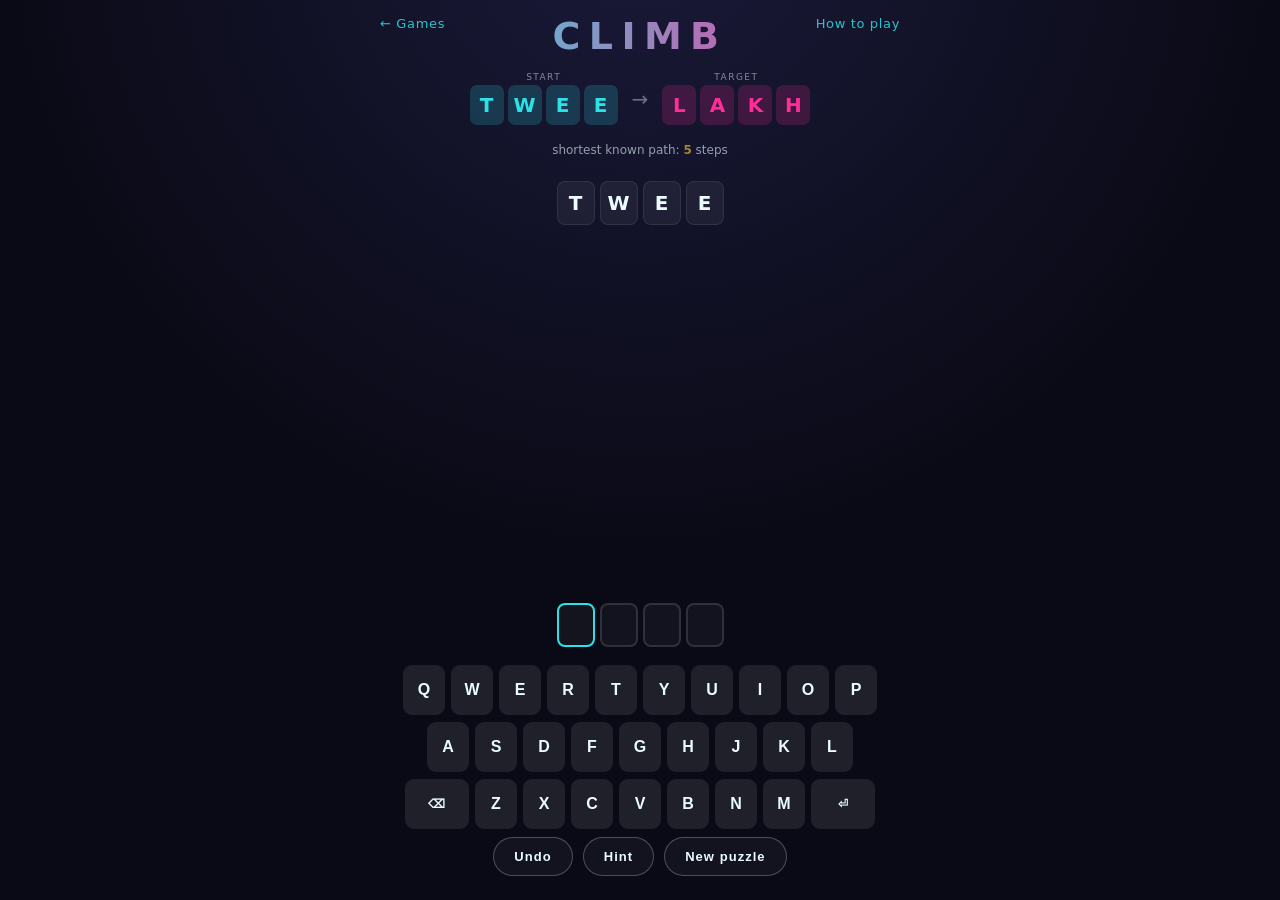
==== climb.html @ 5474aec1 "Add four new word games; unify How-to link, remove in-game stat bars New games (8 total): WORDHIVE (" ====
<!DOCTYPE html>
<html lang="en">
<head>
<meta charset="UTF-8" />
<meta name="viewport" content="width=device-width, initial-scale=1.0, maximum-scale=1.0, user-scalable=no" />
<meta name="theme-color" content="#0a0a16" />
<title>CLIMB — word ladder</title>
<link rel="stylesheet" href="shared.css" />
<style>
  body{justify-content:flex-start;}
  .wrap{height:100%;}
  .ends{display:flex;align-items:center;justify-content:center;gap:14px;margin-bottom:4px;}
  .endword{display:flex;gap:4px;}
  .et{width:34px;height:40px;border-radius:7px;display:grid;place-items:center;font-size:20px;font-weight:800;text-transform:uppercase;}
  .start .et{background:rgba(45,226,230,.18);color:var(--accent);}
  .target .et{background:rgba(255,46,151,.18);color:var(--accent2);}
  .ends .arrow{opacity:.4;font-size:20px;}
  .endlbl{font-size:9px;letter-spacing:.16em;text-transform:uppercase;opacity:.5;text-align:center;margin-bottom:3px;}
  .par{text-align:center;font-size:12px;opacity:.6;margin-bottom:6px;}
  .par b{color:var(--gold);}
  .chain{flex:1;overflow-y:auto;min-height:0;display:flex;flex-direction:column;gap:6px;align-items:center;padding:4px 0;}
  .rung{display:flex;gap:5px;align-items:center;}
  .ct{width:38px;height:44px;border-radius:8px;display:grid;place-items:center;font-size:20px;font-weight:800;text-transform:uppercase;
    background:rgba(255,255,255,.06);border:1px solid rgba(255,255,255,.08);}
  .ct.changed{background:rgba(92,242,168,.16);border-color:rgba(92,242,168,.4);color:var(--good);}
  .rung.target-hit .ct{background:rgba(255,46,151,.18);border-color:var(--accent2);color:var(--accent2);}
  .entryrow{display:flex;gap:5px;justify-content:center;margin:6px 0;}
  .it{width:38px;height:44px;border-radius:8px;display:grid;place-items:center;font-size:20px;font-weight:800;text-transform:uppercase;
    border:2px solid rgba(255,255,255,.12);background:rgba(255,255,255,.04);}
  .it.on{border-color:var(--accent);}
  .dock{margin-top:auto;display:flex;flex-direction:column;gap:8px;padding-top:6px;}
  .controls{display:flex;gap:10px;justify-content:center;flex-wrap:wrap;}
  .mstats{display:flex;gap:24px;justify-content:center;}
  .mstats .s{display:flex;flex-direction:column;align-items:center;}
  .mstats .s b{font-size:22px;color:var(--gold);} .mstats .s span{font-size:10px;letter-spacing:.12em;text-transform:uppercase;opacity:.5;}
</style>
</head>
<body>
  <div class="wrap">
    <div class="top">
      <a class="home" href="index.html">← Games</a>
      <button class="howto-link" id="howtoBtn">How to play</button>
      <div class="title">CLIMB</div>
    </div>

    <div class="ends">
      <div><div class="endlbl">start</div><div class="endword start" id="startWord"></div></div>
      <span class="arrow">→</span>
      <div><div class="endlbl">target</div><div class="endword target" id="targetWord"></div></div>
    </div>
    <div class="par">shortest known path: <b id="par">–</b> steps</div>

    <div class="chain" id="chain"></div>

    <div class="dock">
      <div class="entryrow" id="entryrow"></div>
      <div class="keyboard" id="keyboard"></div>
      <div class="controls">
        <button class="ghost" id="undo">Undo</button>
        <button class="ghost" id="hint">Hint</button>
        <button class="ghost" id="newgame">New puzzle</button>
      </div>
    </div>
  </div>

  <div class="overlay hidden" id="howto">
    <div class="modal">
      <h2>How to play</h2>
      <p class="help" style="text-align:left">
        Turn the <b style="color:var(--accent)">start</b> word into the
        <b style="color:var(--accent2)">target</b> word, one step at a time.<br><br>
        • Each step changes <b>exactly one letter</b>.<br>
        • Every step must be a real word.<br>
        • Reach the target in as few steps as you can — beat the shortest known path!<br><br>
        Example: COLD → C<b>O</b>RD → C<b>A</b>RD → <b>W</b>ARD → WAR<b>M</b>
      </p>
      <button class="btn" id="howtoClose">Got it</button>
    </div>
  </div>

  <div class="overlay hidden" id="overlay">
    <div class="modal">
      <h2 id="result" class="win">Summit! 🏔️</h2>
      <div class="msg" id="summary"></div>
      <div class="mstats"><div class="s"><b id="mSteps">0</b><span>Your steps</span></div>
        <div class="s"><b id="mPar">0</b><span>Shortest</span></div></div>
      <div class="row">
        <button class="btn" id="again">New puzzle</button>
      </div>
      <a class="home" style="position:static" href="index.html">← Back to games</a>
    </div>
  </div>

  <script src="dict.js"></script>
  <script src="shared.js"></script>
  <script>
  (() => {
    const { $, toast, buildKeyboard, store } = window.ARCADE;
    const WORD4 = window.BIGWORDS.filter(w=>w.length===4);
    const SET4 = new Set(WORD4);
    const solvedStore = store('climb_solved');

    function neighbors(w){
      const out=[];
      for(let i=0;i<4;i++){ for(let c=97;c<=122;c++){ const ch=String.fromCharCode(c); if(ch===w[i]) continue;
        const nw=w.slice(0,i)+ch+w.slice(i+1); if(SET4.has(nw)) out.push(nw); } }
      return out;
    }
    function bfs(from){ // returns dist map
      const dist={[from]:0}; const q=[from]; let h=0;
      while(h<q.length){ const w=q[h++]; const d=dist[w];
        for(const nb of neighbors(w)){ if(dist[nb]===undefined){ dist[nb]=d+1; q.push(nb); } } }
      return dist;
    }
    function firstStepToward(from, target){
      // BFS storing parent to reconstruct first move
      if(from===target) return null;
      const prev={[from]:null}; const q=[from]; let h=0;
      while(h<q.length){ const w=q[h++];
        for(const nb of neighbors(w)){ if(prev[nb]===undefined){ prev[nb]=w; if(nb===target){
          let cur=nb; while(prev[cur]!==from) cur=prev[cur]; return cur; } q.push(nb); } } }
      return null;
    }

    let start, target, par, chain, cur, won;

    function makePuzzle(){
      for(let a=0;a<200;a++){
        const s = WORD4[(Math.random()*WORD4.length)|0];
        const dist = bfs(s);
        const cands = Object.keys(dist).filter(w=>dist[w]>=4 && dist[w]<=6);
        if(cands.length){ const t=cands[(Math.random()*cands.length)|0]; return {start:s,target:t,par:dist[t]}; }
      }
      return {start:'cold',target:'warm',par:4};
    }

    function newGame(){
      const p=makePuzzle(); start=p.start; target=p.target; par=p.par;
      chain=[start]; cur=''; won=false;
      $('#overlay').classList.add('hidden');
      renderEnds(); renderChain(); renderEntry(); $('#par').textContent=par;
    }

    function tiles(container, word, cls, prev){
      const row=document.createElement('div'); row.className='rung'+(cls||'');
      for(let i=0;i<4;i++){ const t=document.createElement('div');
        t.className='ct'+(prev && word[i]!==prev[i]?' changed':''); t.textContent=word[i]; row.appendChild(t); }
      container.appendChild(row);
    }
    function smallEnds(container, word){ container.innerHTML=''; for(const ch of word){ const t=document.createElement('div'); t.className='et'; t.textContent=ch; container.appendChild(t); } }
    function renderEnds(){ smallEnds($('#startWord'),start); smallEnds($('#targetWord'),target); }
    function renderChain(){
      const c=$('#chain'); c.innerHTML='';
      chain.forEach((w,i)=> tiles(c, w, (w===target?' target-hit':''), i>0?chain[i-1]:null));
      c.scrollTop=c.scrollHeight;
    }
    function renderEntry(){
      const e=$('#entryrow'); e.innerHTML='';
      for(let i=0;i<4;i++){ const t=document.createElement('div'); t.className='it';
        if(cur[i]){ t.textContent=cur[i]; t.classList.add('on'); } else if(i===cur.length && !won) t.classList.add('on');
        e.appendChild(t); }
    }

    function submit(){
      if(won) return;
      const w=cur.toLowerCase(); const last=chain[chain.length-1];
      if(w.length<4){ toast('Need 4 letters'); flash(); return; }
      if(!SET4.has(w)){ toast('Not a word'); flash(); return; }
      let diff=0; for(let i=0;i<4;i++) if(w[i]!==last[i]) diff++;
      if(diff!==1){ toast('Change exactly one letter'); flash(); return; }
      if(chain.includes(w)){ toast('Already used'); flash(); return; }
      chain.push(w); cur=''; renderChain(); renderEntry();
      if(w===target) win();
    }
    function win(){
      won=true; const steps=chain.length-1;
      solvedStore.set(solvedStore.get()+1);
      $('#mSteps').textContent=steps; $('#mPar').textContent=par;
      $('#summary').textContent = steps<=par ? 'Optimal climb — nobody could do it faster! 🌟'
                                  : `Solved in ${steps} steps (shortest is ${par}). Try for the perfect line!`;
      $('#result').textContent = steps<=par ? 'Perfect Climb! 🏔️' : 'Summit! 🏔️';
      setTimeout(()=>$('#overlay').classList.remove('hidden'),450);
    }
    function undo(){ if(won||chain.length<=1) return; chain.pop(); cur=''; renderChain(); renderEntry(); }
    function hint(){
      if(won) return;
      const step=firstStepToward(chain[chain.length-1], target);
      if(step){ cur=step; renderEntry(); toast('Try this one ↑'); }
      else toast('No path from here — undo a step');
    }
    function flash(){ const e=$('#entryrow'); e.classList.remove('shake'); void e.offsetWidth; e.classList.add('shake'); }

    function addLetter(ch){ if(won) return; if(cur.length<4){ cur+=ch; renderEntry(); } }
    function backspace(){ if(won) return; cur=cur.slice(0,-1); renderEntry(); }

    buildKeyboard($('#keyboard'), { onKey:addLetter, onEnter:submit, onBack:backspace });
    $('#undo').addEventListener('click', undo);
    $('#hint').addEventListener('click', hint);
    $('#newgame').addEventListener('click', newGame);
    $('#again').addEventListener('click', newGame);
    $('#howtoBtn').addEventListener('click', ()=>$('#howto').classList.remove('hidden'));
    $('#howtoClose').addEventListener('click', ()=>$('#howto').classList.add('hidden'));
    window.addEventListener('keydown', e=>{
      if(e.metaKey||e.ctrlKey||e.altKey) return;
      if(!$('#howto').classList.contains('hidden')){ if(e.key==='Enter'||e.key==='Escape') $('#howto').classList.add('hidden'); return; }
      if(e.key==='Enter'){ e.preventDefault(); submit(); }
      else if(e.key==='Backspace'){ e.preventDefault(); backspace(); }
      else if(/^[a-zA-Z]$/.test(e.key)) addLetter(e.key.toLowerCase());
    });

    newGame();
  })();
  </script>
</body>
</html>
---- shared.css ----
/* Shared neon styling for the ARCADE word-deduction games */
:root{
  --bg:#0a0a16;
  --panel:rgba(12,12,26,.62);
  --accent:#2de2e6;
  --accent2:#ff2e97;
  --gold:#ffd23f;
  --good:#5cf2a8;
  --bad:#ff5d6c;
  --text:#eafcff;
  --dim:rgba(234,252,255,.55);
}
*{box-sizing:border-box;margin:0;padding:0;-webkit-tap-highlight-color:transparent;}
html,body{height:100%;}
body{
  background:radial-gradient(circle at 50% -10%, #1a1a3a 0%, var(--bg) 55%);
  color:var(--text);
  font-family:'Segoe UI',system-ui,-apple-system,sans-serif;
  min-height:100%;
  display:flex;flex-direction:column;align-items:center;
  padding:14px 14px 24px;gap:14px;
  user-select:none;
}
.wrap{width:min(96vw,520px);display:flex;flex-direction:column;gap:14px;flex:1;}
.top{display:flex;flex-direction:column;gap:4px;text-align:center;position:relative;}
.home{position:absolute;left:0;top:2px;color:var(--accent);text-decoration:none;font-size:13px;letter-spacing:.05em;opacity:.85;}
.home:hover{opacity:1;}
.howto-link{position:absolute;right:0;top:2px;color:var(--accent);text-decoration:none;font-size:13px;letter-spacing:.05em;opacity:.85;cursor:pointer;background:none;border:none;font-family:inherit;}
.howto-link:hover{opacity:1;}
.title{font-weight:800;letter-spacing:.22em;font-size:clamp(26px,7vw,38px);
  background:linear-gradient(90deg,var(--accent),var(--accent2));
  -webkit-background-clip:text;background-clip:text;color:transparent;}
.tagline{font-size:13px;opacity:.6;letter-spacing:.03em;}
.statbar{display:flex;justify-content:center;gap:22px;}
.statbar .s{display:flex;flex-direction:column;align-items:center;gap:1px;}
.statbar .s b{font-size:20px;font-variant-numeric:tabular-nums;}
.statbar .s span{font-size:9px;letter-spacing:.14em;text-transform:uppercase;opacity:.5;}

.panel{background:var(--panel);border:1px solid rgba(255,255,255,.08);border-radius:16px;
  box-shadow:0 16px 50px rgba(0,0,0,.45);padding:14px;}

.btn{cursor:pointer;border:none;border-radius:999px;padding:13px 26px;font-size:15px;font-weight:800;
  letter-spacing:.1em;color:#04121a;background:linear-gradient(90deg,var(--accent),#5cf2c0);
  box-shadow:0 8px 26px rgba(45,226,230,.4);transition:transform .1s,box-shadow .2s;}
.btn:hover{transform:translateY(-2px);box-shadow:0 12px 34px rgba(45,226,230,.55);}
.btn:active{transform:translateY(1px) scale(.98);}
.btn.pink{background:linear-gradient(90deg,var(--accent2),#ff7ab5);box-shadow:0 8px 26px rgba(255,46,151,.4);}
.btn:disabled{opacity:.4;cursor:not-allowed;transform:none;box-shadow:none;filter:grayscale(.3);}
.ghost{cursor:pointer;border:1px solid rgba(234,252,255,.25);background:rgba(255,255,255,.04);
  color:var(--text);border-radius:999px;padding:11px 20px;font-weight:700;font-size:13px;letter-spacing:.08em;}
.ghost:hover{background:rgba(255,255,255,.09);}

/* on-screen keyboard */
.keyboard{display:flex;flex-direction:column;gap:7px;align-items:center;margin-top:4px;}
.krow{display:flex;gap:6px;justify-content:center;width:100%;}
.key{flex:1;max-width:42px;min-width:0;height:50px;border-radius:9px;border:none;cursor:pointer;
  background:rgba(255,255,255,.09);color:var(--text);font-size:16px;font-weight:700;text-transform:uppercase;
  display:grid;place-items:center;transition:background .12s,transform .05s;}
.key:hover{background:rgba(255,255,255,.16);}
.key:active{transform:scale(.92);}
.key.wide{flex:1.6;max-width:64px;font-size:12px;letter-spacing:.04em;}
.key.no{background:rgba(255,255,255,.03);color:rgba(234,252,255,.28);}
.key.maybe{background:linear-gradient(180deg,#caa01f,#9c7a12);color:#1a1404;}
.key.yes{background:linear-gradient(180deg,#37c98a,#1f9b66);color:#03130c;}

/* A-Z tracker chips */
.tracker{display:flex;flex-wrap:wrap;gap:5px;justify-content:center;}
.chip{width:30px;height:30px;border-radius:8px;display:grid;place-items:center;font-weight:700;
  font-size:14px;text-transform:uppercase;background:rgba(255,255,255,.07);color:var(--text);
  cursor:pointer;transition:background .12s,transform .05s;}
.chip.no{background:rgba(255,255,255,.02);color:rgba(234,252,255,.22);text-decoration:line-through;}
.chip.maybe{background:linear-gradient(180deg,#caa01f,#9c7a12);color:#1a1404;}
.chip.yes{background:linear-gradient(180deg,#37c98a,#1f9b66);color:#03130c;}

/* toast */
#toast{position:fixed;left:50%;top:18%;transform:translateX(-50%) translateY(-8px);
  background:rgba(8,8,20,.92);border:1px solid rgba(255,255,255,.14);color:var(--text);
  padding:11px 20px;border-radius:12px;font-weight:600;font-size:14px;letter-spacing:.02em;
  opacity:0;pointer-events:none;transition:opacity .2s,transform .2s;z-index:50;box-shadow:0 12px 40px rgba(0,0,0,.5);}
#toast.show{opacity:1;transform:translateX(-50%) translateY(0);}

/* overlay modal */
.overlay{position:fixed;inset:0;z-index:40;display:flex;align-items:center;justify-content:center;padding:24px;
  background:rgba(6,6,16,.78);backdrop-filter:blur(7px);-webkit-backdrop-filter:blur(7px);
  transition:opacity .25s;}
.overlay.hidden{opacity:0;pointer-events:none;}
.modal{background:linear-gradient(180deg,rgba(22,22,44,.95),rgba(12,12,26,.95));
  border:1px solid rgba(255,255,255,.12);border-radius:22px;padding:30px 26px;text-align:center;
  display:flex;flex-direction:column;gap:14px;align-items:center;max-width:360px;width:100%;
  box-shadow:0 24px 80px rgba(0,0,0,.6);}
.modal h2{font-size:30px;letter-spacing:.08em;}
.modal h2.win{color:var(--good);}
.modal h2.lose{color:var(--bad);}
.modal .reveal{font-size:14px;opacity:.85;}
.modal .reveal b{color:var(--gold);letter-spacing:.3em;font-size:22px;}
.modal .msg{font-size:14px;opacity:.8;line-height:1.5;}
.modal .row{display:flex;gap:10px;flex-wrap:wrap;justify-content:center;}

.help{font-size:12.5px;line-height:1.6;opacity:.78;}
.help b{color:var(--accent);}
@keyframes shake{0%,100%{transform:translateX(0);}20%{transform:translateX(-7px);}40%{transform:translateX(7px);}60%{transform:translateX(-5px);}80%{transform:translateX(5px);}}
.shake{animation:shake .35s;}
@keyframes pop{0%{transform:scale(.6);opacity:0;}100%{transform:scale(1);opacity:1;}}
.pop{animation:pop .18s ease;}
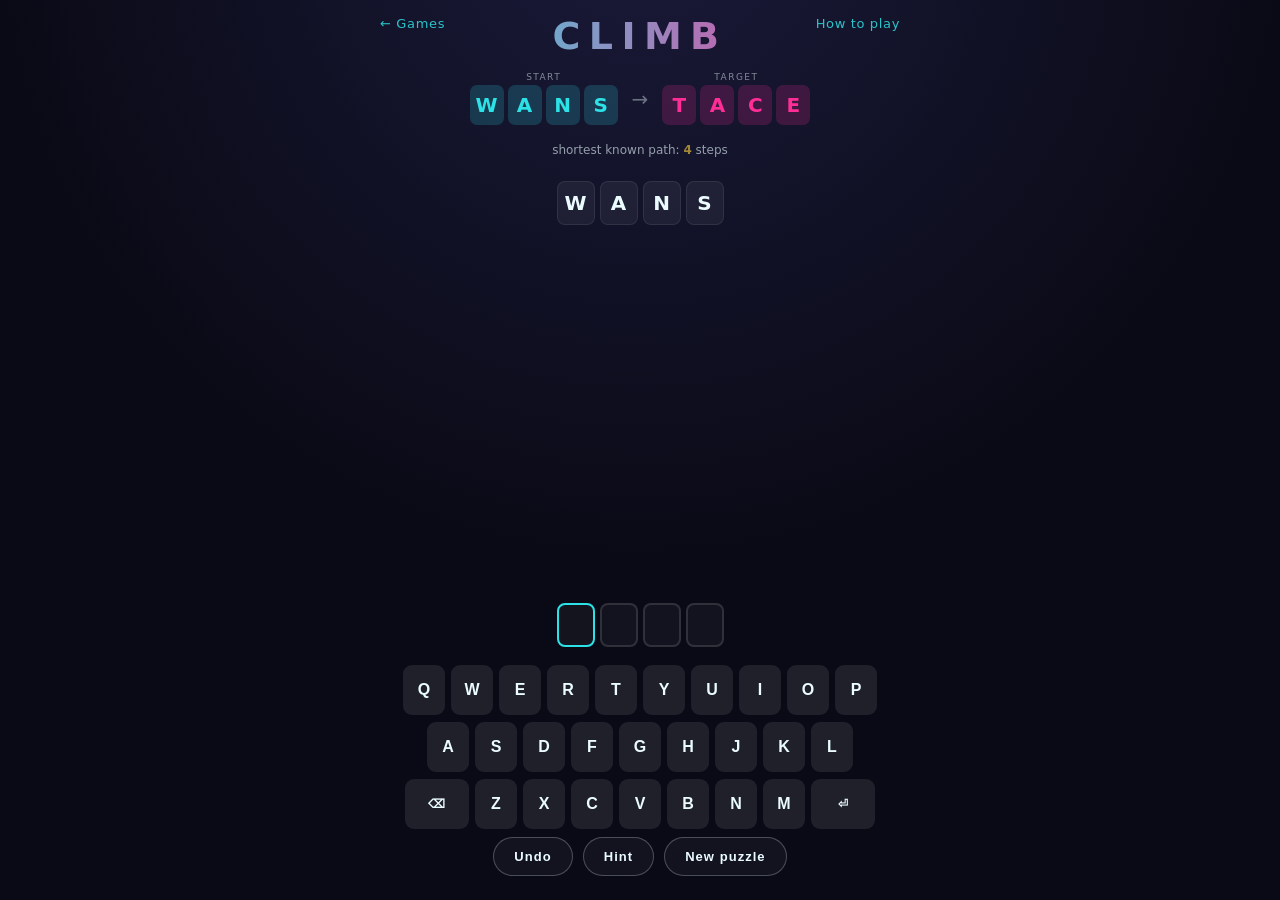
==== commit 678802d7: "Round of gameplay refinements - Home: remove GLIDE and PROBE cards (files kept, just unlinked); 'Six" ====
--- a/climb.html
+++ b/climb.html
@@ -33,6 +33,7 @@
   .mstats{display:flex;gap:24px;justify-content:center;}
   .mstats .s{display:flex;flex-direction:column;align-items:center;}
   .mstats .s b{font-size:22px;color:var(--gold);} .mstats .s span{font-size:10px;letter-spacing:.12em;text-transform:uppercase;opacity:.5;}
+  .pathreveal{font-size:14px;letter-spacing:.05em;text-transform:uppercase;line-height:1.7;color:var(--good);word-break:break-word;}
 </style>
 </head>
 <body>
@@ -84,7 +85,9 @@
       <div class="msg" id="summary"></div>
       <div class="mstats"><div class="s"><b id="mSteps">0</b><span>Your steps</span></div>
         <div class="s"><b id="mPar">0</b><span>Shortest</span></div></div>
+      <div class="pathreveal" id="pathReveal"></div>
       <div class="row">
+        <button class="ghost" id="showpath">Show shortest path</button>
         <button class="btn" id="again">New puzzle</button>
       </div>
       <a class="home" style="position:static" href="index.html">← Back to games</a>
@@ -119,6 +122,14 @@
       while(h<q.length){ const w=q[h++];
         for(const nb of neighbors(w)){ if(prev[nb]===undefined){ prev[nb]=w; if(nb===target){
           let cur=nb; while(prev[cur]!==from) cur=prev[cur]; return cur; } q.push(nb); } } }
+      return null;
+    }
+    function shortestPath(from, target){
+      if(from===target) return [from];
+      const prev={[from]:null}; const q=[from]; let h=0;
+      while(h<q.length){ const w=q[h++];
+        for(const nb of neighbors(w)){ if(prev[nb]===undefined){ prev[nb]=w; if(nb===target){
+          const path=[nb]; let c=nb; while(prev[c]!==null){ c=prev[c]; path.unshift(c); } return path; } q.push(nb); } } }
       return null;
     }
 
@@ -179,7 +190,13 @@
       $('#summary').textContent = steps<=par ? 'Optimal climb — nobody could do it faster! 🌟'
                                   : `Solved in ${steps} steps (shortest is ${par}). Try for the perfect line!`;
       $('#result').textContent = steps<=par ? 'Perfect Climb! 🏔️' : 'Summit! 🏔️';
+      $('#pathReveal').innerHTML=''; $('#showpath').style.display='';
       setTimeout(()=>$('#overlay').classList.remove('hidden'),450);
+    }
+    function showPath(){
+      const path=shortestPath(start,target)||[];
+      $('#pathReveal').innerHTML='Shortest path: '+path.map(w=>w.toUpperCase()).join(' → ');
+      $('#showpath').style.display='none';
     }
     function undo(){ if(won||chain.length<=1) return; chain.pop(); cur=''; renderChain(); renderEntry(); }
     function hint(){
@@ -196,6 +213,7 @@
     buildKeyboard($('#keyboard'), { onKey:addLetter, onEnter:submit, onBack:backspace });
     $('#undo').addEventListener('click', undo);
     $('#hint').addEventListener('click', hint);
+    $('#showpath').addEventListener('click', showPath);
     $('#newgame').addEventListener('click', newGame);
     $('#again').addEventListener('click', newGame);
     $('#howtoBtn').addEventListener('click', ()=>$('#howto').classList.remove('hidden'));
--- a/shared.css
+++ b/shared.css
@@ -12,6 +12,8 @@
 }
 *{box-sizing:border-box;margin:0;padding:0;-webkit-tap-highlight-color:transparent;}
 html,body{height:100%;}
+/* Kill the mobile double-tap-to-zoom gesture so fast typing isn't read as a double-click */
+button,.key,.tile,.hex,.chip,.ct,.et,.cell,.sbtn,.btn,.ghost,.howto-link,.home,.slot{touch-action:manipulation;}
 body{
   background:radial-gradient(circle at 50% -10%, #1a1a3a 0%, var(--bg) 55%);
   color:var(--text);
@@ -20,6 +22,7 @@
   display:flex;flex-direction:column;align-items:center;
   padding:14px 14px 24px;gap:14px;
   user-select:none;
+  touch-action:manipulation;
 }
 .wrap{width:min(96vw,520px);display:flex;flex-direction:column;gap:14px;flex:1;}
 .top{display:flex;flex-direction:column;gap:4px;text-align:center;position:relative;}
